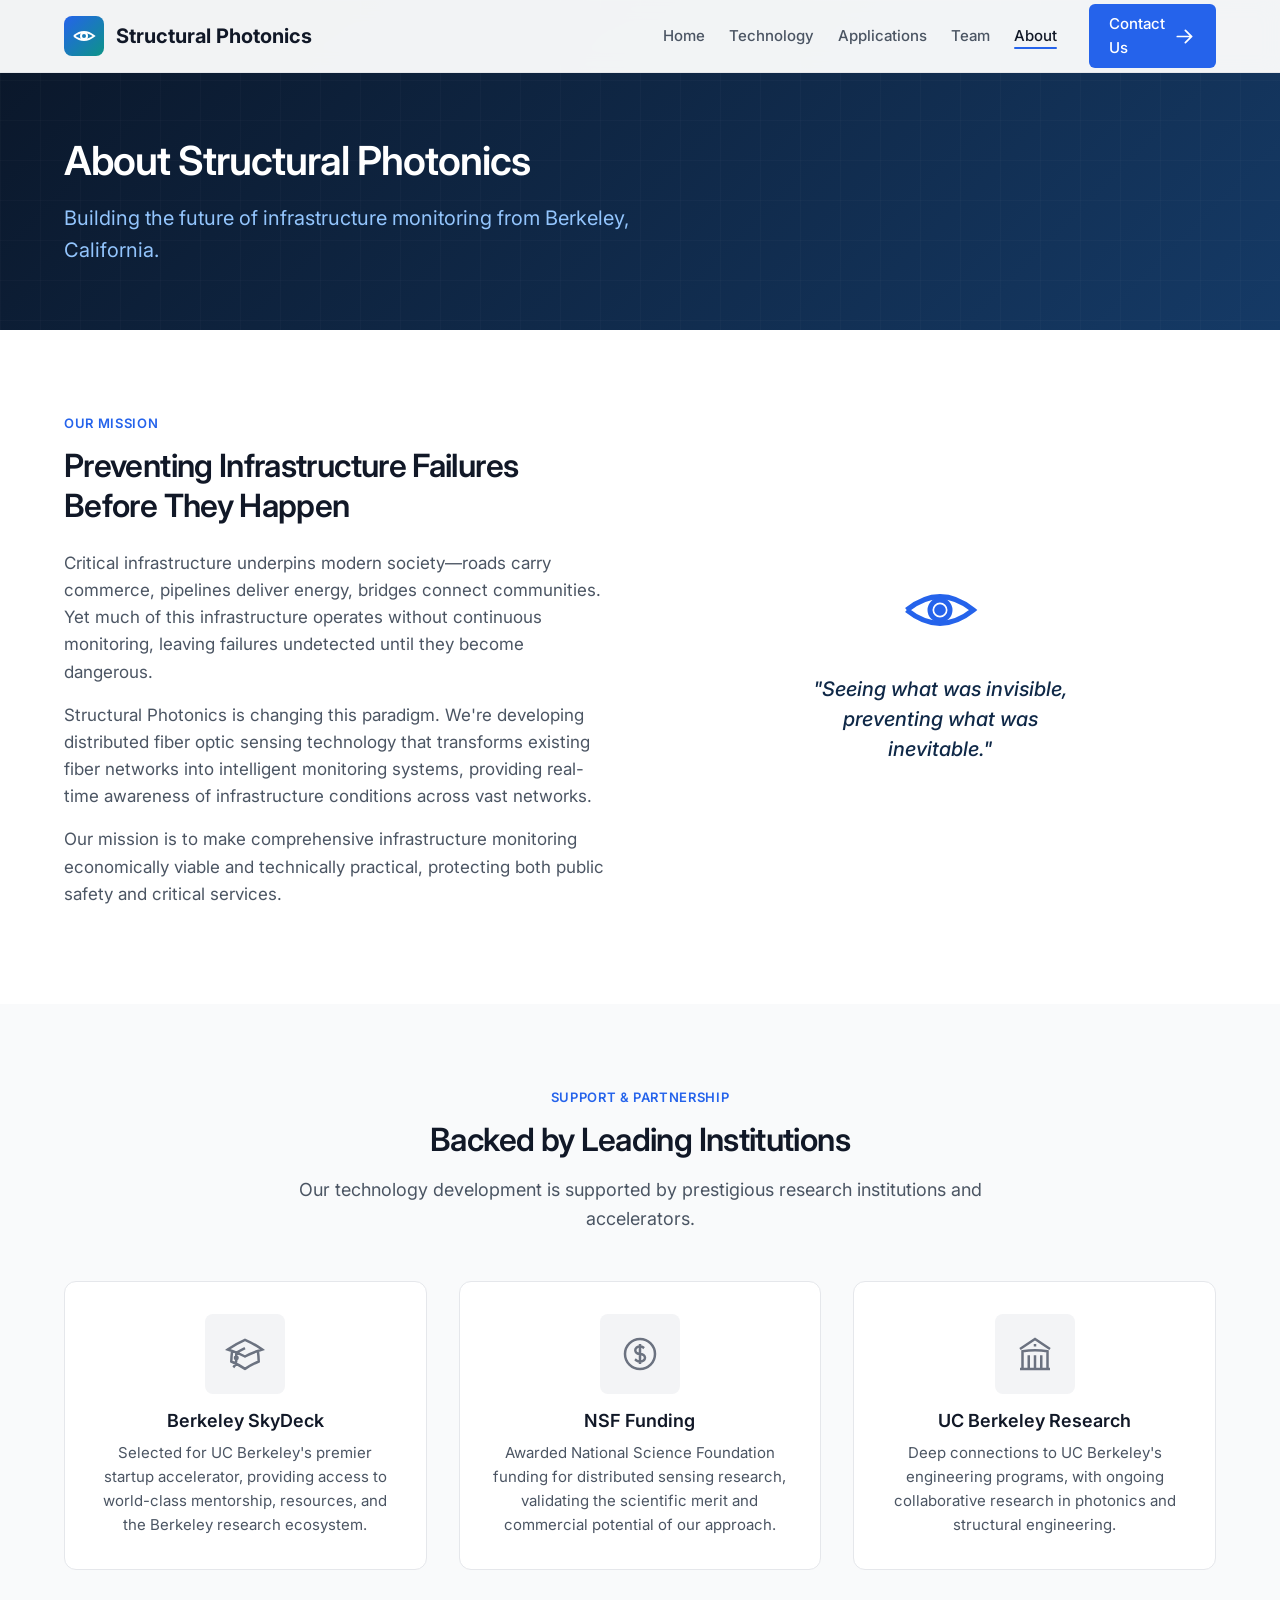
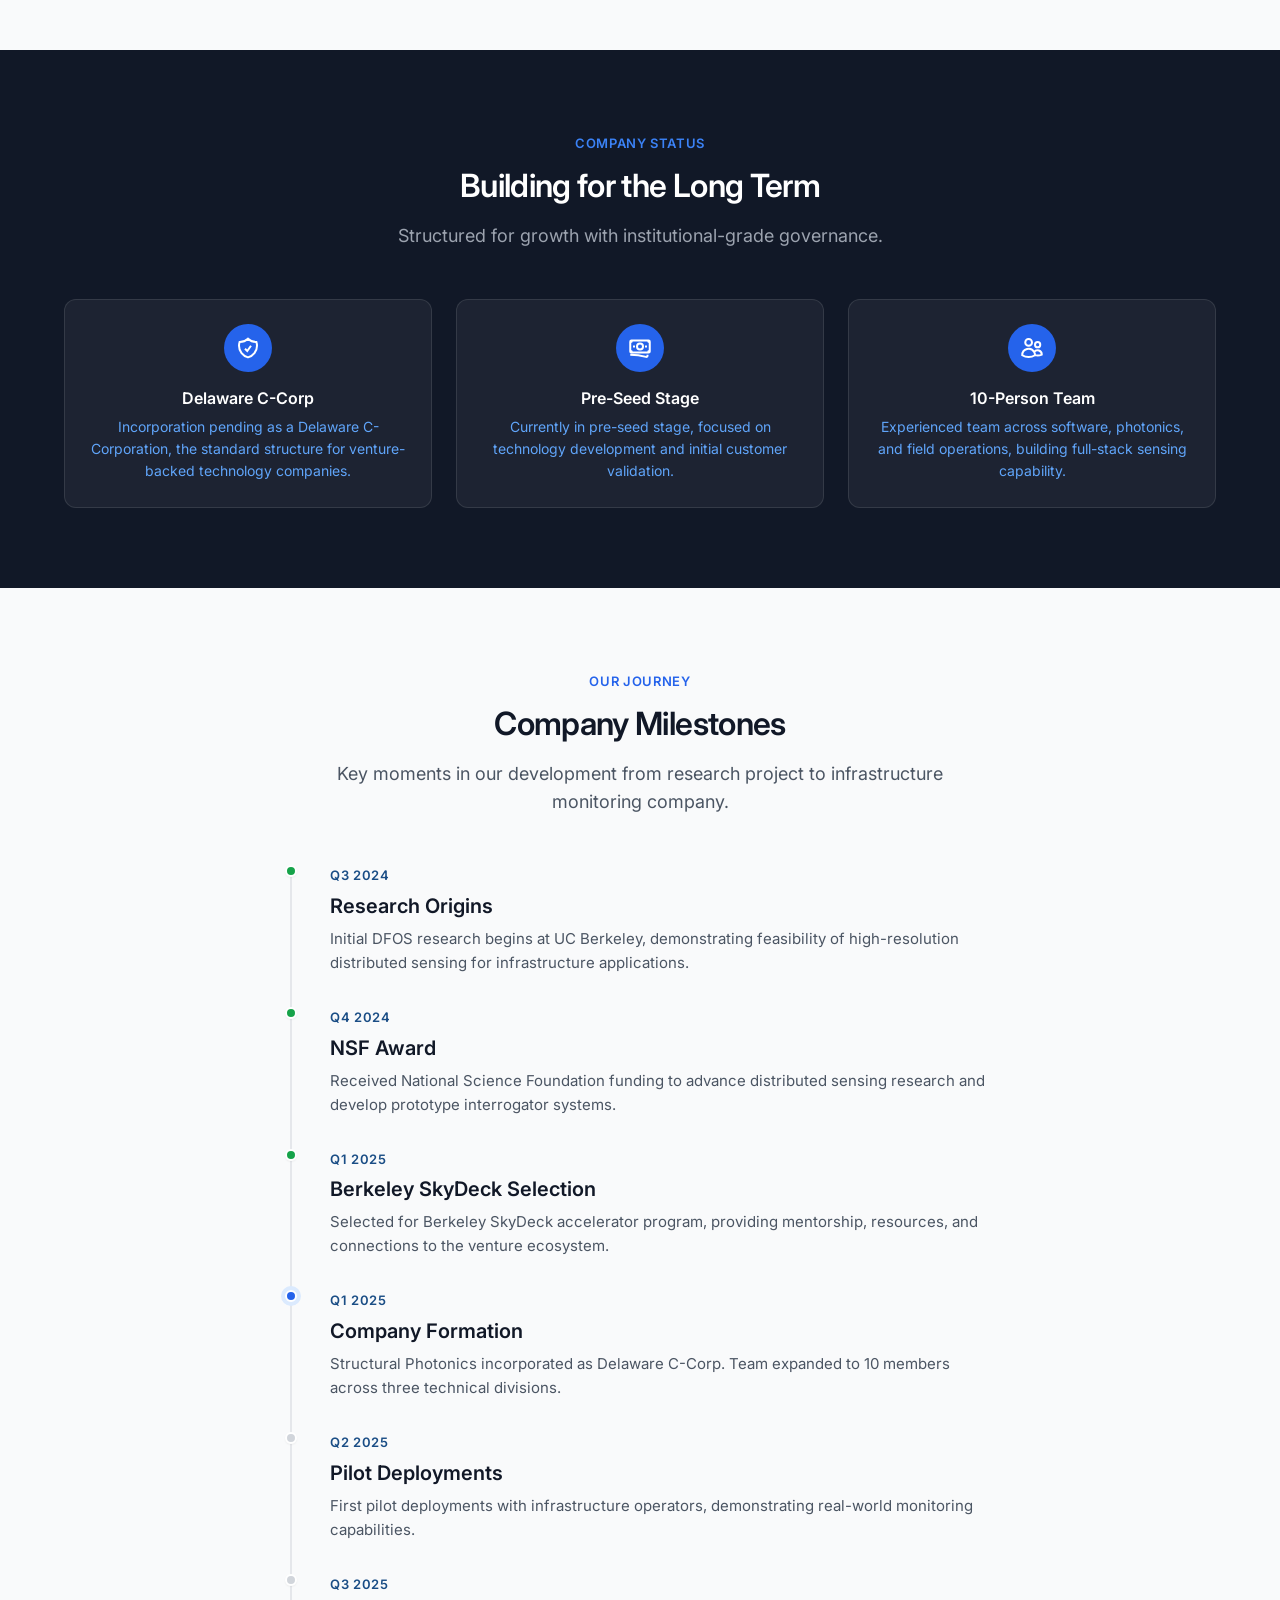
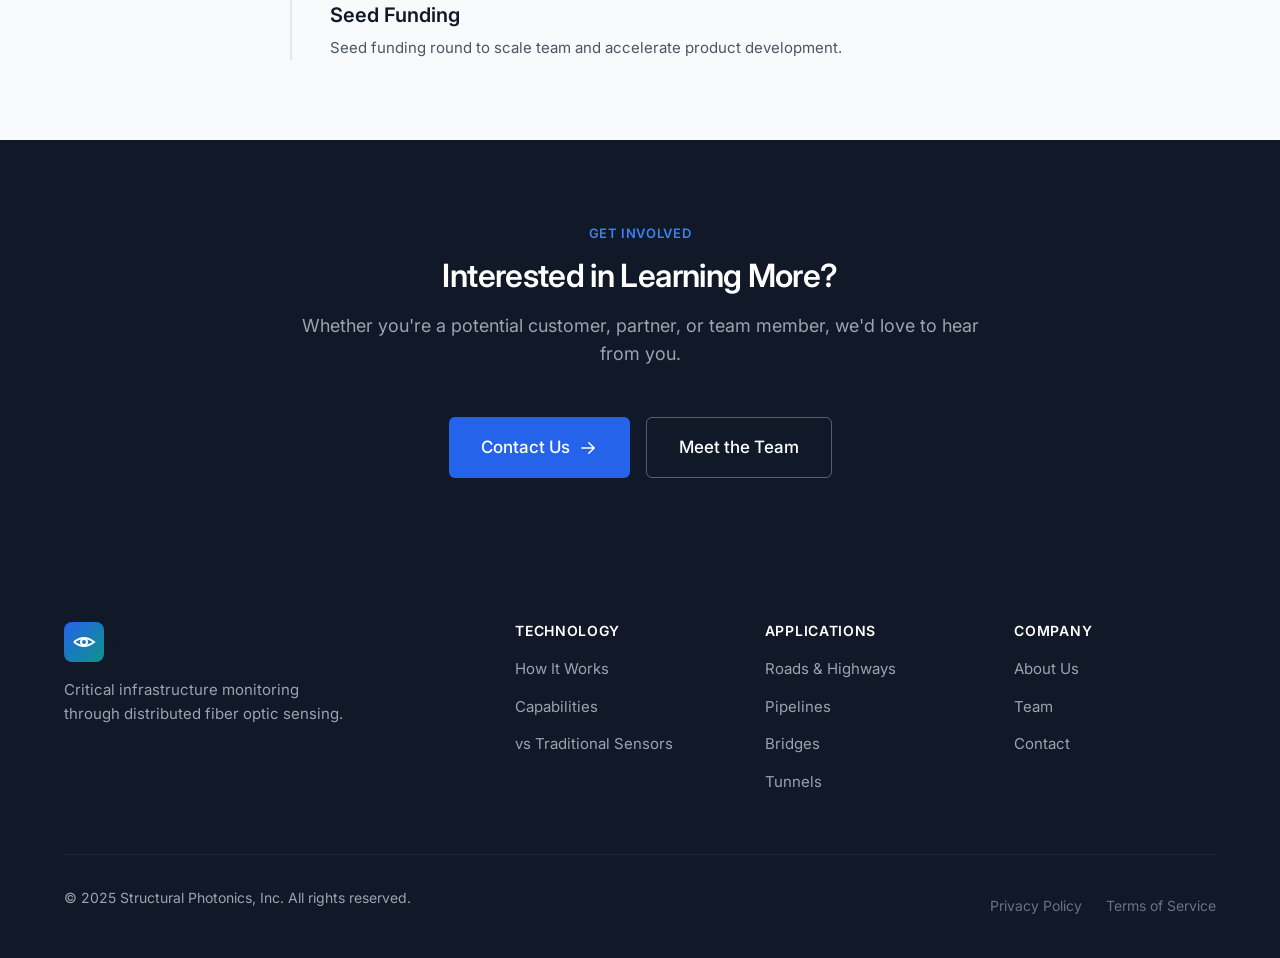
==== pages/about.html @ 063733dc "Initial JG Commit: Structural Photonics website" ====
<!DOCTYPE html>
<html lang="en">
<head>
  <meta charset="UTF-8">
  <meta name="viewport" content="width=device-width, initial-scale=1.0">
  <meta name="description" content="About Structural Photonics - our mission, Berkeley SkyDeck incubation, NSF funding, and company milestones in infrastructure monitoring innovation.">
  <title>About | Structural Photonics</title>

  <link rel="preconnect" href="https://fonts.googleapis.com">
  <link rel="preconnect" href="https://fonts.gstatic.com" crossorigin>
  <link href="https://fonts.googleapis.com/css2?family=Inter:wght@400;500;600;700&family=JetBrains+Mono:wght@400;500&display=swap" rel="stylesheet">
  <link rel="stylesheet" href="../css/styles.css">
  <link rel="icon" type="image/svg+xml" href="data:image/svg+xml,<svg xmlns='http://www.w3.org/2000/svg' viewBox='0 0 100 100'><rect fill='%232563eb' rx='15' width='100' height='100'/><path d='M25 50 Q50 20 75 50 Q50 80 25 50' stroke='white' stroke-width='6' fill='none'/><circle cx='50' cy='50' r='8' fill='white'/></svg>">

  <style>
    .mission-section {
      display: grid;
      grid-template-columns: 1fr 1fr;
      gap: var(--space-12);
      align-items: center;
    }
    .mission-content h2 {
      margin-bottom: var(--space-6);
    }
    .mission-content p {
      color: var(--gray-600);
      font-size: 1.0625rem;
      margin-bottom: var(--space-4);
    }
    .mission-visual {
      background: linear-gradient(135deg, var(--primary-100), var(--primary-50));
      border-radius: var(--radius-xl);
      padding: var(--space-12);
      display: flex;
      flex-direction: column;
      align-items: center;
      justify-content: center;
      text-align: center;
      min-height: 350px;
    }
    .mission-visual svg {
      width: 80px;
      height: 80px;
      color: var(--primary-500);
      margin-bottom: var(--space-6);
    }
    .mission-visual blockquote {
      font-size: 1.25rem;
      font-weight: 500;
      color: var(--primary-800);
      font-style: italic;
      line-height: 1.5;
      max-width: 300px;
    }
    .partners-grid {
      display: grid;
      grid-template-columns: repeat(3, 1fr);
      gap: var(--space-8);
    }
    .partner-card {
      background: white;
      border: 1px solid var(--gray-200);
      border-radius: var(--radius-lg);
      padding: var(--space-8);
      text-align: center;
    }
    .partner-card h3 {
      font-size: 1.125rem;
      margin-bottom: var(--space-2);
    }
    .partner-card p {
      color: var(--gray-600);
      font-size: 0.9375rem;
      margin-bottom: 0;
    }
    .partner-logo {
      width: 80px;
      height: 80px;
      background: var(--gray-100);
      border-radius: var(--radius-md);
      display: flex;
      align-items: center;
      justify-content: center;
      margin: 0 auto var(--space-4);
    }
    .partner-logo svg {
      width: 40px;
      height: 40px;
      color: var(--gray-500);
    }
    .status-grid {
      display: grid;
      grid-template-columns: repeat(3, 1fr);
      gap: var(--space-6);
      margin-top: var(--space-12);
    }
    .status-card {
      background: rgba(255, 255, 255, 0.05);
      border: 1px solid rgba(255, 255, 255, 0.1);
      border-radius: var(--radius-lg);
      padding: var(--space-6);
      text-align: center;
    }
    .status-card h4 {
      color: white;
      font-size: 1rem;
      margin-bottom: var(--space-2);
    }
    .status-card p {
      color: var(--primary-300);
      font-size: 0.875rem;
      margin-bottom: 0;
    }
    .status-icon {
      width: 48px;
      height: 48px;
      background: var(--primary-500);
      border-radius: 50%;
      display: flex;
      align-items: center;
      justify-content: center;
      margin: 0 auto var(--space-4);
    }
    .status-icon svg {
      width: 24px;
      height: 24px;
      color: white;
    }
    @media (max-width: 768px) {
      .mission-section {
        grid-template-columns: 1fr;
      }
      .partners-grid,
      .status-grid {
        grid-template-columns: 1fr;
      }
    }
  </style>
</head>
<body>
  <!-- Header -->
  <header class="header" id="header">
    <div class="container">
      <div class="header-inner">
        <a href="../index.html" class="logo">
          <div class="logo-icon">
            <svg viewBox="0 0 24 24" fill="none" stroke="currentColor" stroke-width="2">
              <path d="M2 12 Q12 4 22 12 Q12 20 2 12" />
              <circle cx="12" cy="12" r="3" />
            </svg>
          </div>
          <span>Structural Photonics</span>
        </a>

        <button class="nav-toggle" id="navToggle" aria-label="Toggle navigation">
          <span></span>
          <span></span>
          <span></span>
        </button>

        <nav class="nav" id="nav">
          <ul class="nav-links">
            <li><a href="../index.html" class="nav-link">Home</a></li>
            <li><a href="technology.html" class="nav-link">Technology</a></li>
            <li><a href="applications.html" class="nav-link">Applications</a></li>
            <li><a href="team.html" class="nav-link">Team</a></li>
            <li><a href="about.html" class="nav-link active">About</a></li>
          </ul>
          <a href="contact.html" class="nav-cta">
            Contact Us
            <svg viewBox="0 0 20 20" fill="currentColor">
              <path fill-rule="evenodd" d="M3 10a.75.75 0 01.75-.75h10.638L10.23 5.29a.75.75 0 111.04-1.08l5.5 5.25a.75.75 0 010 1.08l-5.5 5.25a.75.75 0 11-1.04-1.08l4.158-3.96H3.75A.75.75 0 013 10z" clip-rule="evenodd" />
            </svg>
          </a>
        </nav>
      </div>
    </div>
  </header>

  <!-- Page Header -->
  <section class="page-header">
    <div class="container">
      <h1>About Structural Photonics</h1>
      <p>Building the future of infrastructure monitoring from Berkeley, California.</p>
    </div>
  </section>

  <!-- Mission Section -->
  <section class="section section-light">
    <div class="container">
      <div class="mission-section">
        <div class="mission-content">
          <span class="section-label">Our Mission</span>
          <h2>Preventing Infrastructure Failures Before They Happen</h2>
          <p>
            Critical infrastructure underpins modern society—roads carry commerce, pipelines deliver energy, bridges connect communities. Yet much of this infrastructure operates without continuous monitoring, leaving failures undetected until they become dangerous.
          </p>
          <p>
            Structural Photonics is changing this paradigm. We're developing distributed fiber optic sensing technology that transforms existing fiber networks into intelligent monitoring systems, providing real-time awareness of infrastructure conditions across vast networks.
          </p>
          <p>
            Our mission is to make comprehensive infrastructure monitoring economically viable and technically practical, protecting both public safety and critical services.
          </p>
        </div>
        <div class="mission-visual">
          <svg viewBox="0 0 24 24" fill="none" stroke="currentColor" stroke-width="1.5">
            <path d="M2 12 Q12 4 22 12 Q12 20 2 12" />
            <circle cx="12" cy="12" r="3" />
            <circle cx="12" cy="12" r="1" fill="currentColor"/>
          </svg>
          <blockquote>
            "Seeing what was invisible, preventing what was inevitable."
          </blockquote>
        </div>
      </div>
    </div>
  </section>

  <!-- Partners & Support -->
  <section class="section">
    <div class="container">
      <div class="section-header">
        <span class="section-label">Support & Partnership</span>
        <h2>Backed by Leading Institutions</h2>
        <p>Our technology development is supported by prestigious research institutions and accelerators.</p>
      </div>

      <div class="partners-grid">
        <div class="partner-card fade-in">
          <div class="partner-logo">
            <svg viewBox="0 0 24 24" fill="none" stroke="currentColor" stroke-width="1.5">
              <path d="M4.26 10.147a60.436 60.436 0 00-.491 6.347A48.627 48.627 0 0112 20.904a48.627 48.627 0 018.232-4.41 60.46 60.46 0 00-.491-6.347m-15.482 0a50.57 50.57 0 00-2.658-.813A59.905 59.905 0 0112 3.493a59.902 59.902 0 0110.399 5.84c-.896.248-1.783.52-2.658.814m-15.482 0A50.697 50.697 0 0112 13.489a50.702 50.702 0 017.74-3.342M6.75 15a.75.75 0 100-1.5.75.75 0 000 1.5zm0 0v-3.675A55.378 55.378 0 0112 8.443m-7.007 11.55A5.981 5.981 0 006.75 15.75v-1.5"/>
            </svg>
          </div>
          <h3>Berkeley SkyDeck</h3>
          <p>Selected for UC Berkeley's premier startup accelerator, providing access to world-class mentorship, resources, and the Berkeley research ecosystem.</p>
        </div>

        <div class="partner-card fade-in">
          <div class="partner-logo">
            <svg viewBox="0 0 24 24" fill="none" stroke="currentColor" stroke-width="1.5">
              <path d="M12 6v12m-3-2.818l.879.659c1.171.879 3.07.879 4.242 0 1.172-.879 1.172-2.303 0-3.182C13.536 12.219 12.768 12 12 12c-.725 0-1.45-.22-2.003-.659-1.106-.879-1.106-2.303 0-3.182s2.9-.879 4.006 0l.415.33M21 12a9 9 0 11-18 0 9 9 0 0118 0z"/>
            </svg>
          </div>
          <h3>NSF Funding</h3>
          <p>Awarded National Science Foundation funding for distributed sensing research, validating the scientific merit and commercial potential of our approach.</p>
        </div>

        <div class="partner-card fade-in">
          <div class="partner-logo">
            <svg viewBox="0 0 24 24" fill="none" stroke="currentColor" stroke-width="1.5">
              <path d="M12 21v-8.25M15.75 21v-8.25M8.25 21v-8.25M3 9l9-6 9 6m-1.5 12V10.332A48.36 48.36 0 0012 9.75c-2.551 0-5.056.2-7.5.582V21M3 21h18M12 6.75h.008v.008H12V6.75z"/>
            </svg>
          </div>
          <h3>UC Berkeley Research</h3>
          <p>Deep connections to UC Berkeley's engineering programs, with ongoing collaborative research in photonics and structural engineering.</p>
        </div>
      </div>
    </div>
  </section>

  <!-- Company Status -->
  <section class="section section-dark">
    <div class="container">
      <div class="section-header">
        <span class="section-label">Company Status</span>
        <h2>Building for the Long Term</h2>
        <p>Structured for growth with institutional-grade governance.</p>
      </div>

      <div class="status-grid">
        <div class="status-card">
          <div class="status-icon">
            <svg viewBox="0 0 24 24" fill="none" stroke="currentColor" stroke-width="2">
              <path d="M9 12.75L11.25 15 15 9.75m-3-7.036A11.959 11.959 0 013.598 6 11.99 11.99 0 003 9.749c0 5.592 3.824 10.29 9 11.623 5.176-1.332 9-6.03 9-11.622 0-1.31-.21-2.571-.598-3.751h-.152c-3.196 0-6.1-1.248-8.25-3.285z"/>
            </svg>
          </div>
          <h4>Delaware C-Corp</h4>
          <p>Incorporation pending as a Delaware C-Corporation, the standard structure for venture-backed technology companies.</p>
        </div>

        <div class="status-card">
          <div class="status-icon">
            <svg viewBox="0 0 24 24" fill="none" stroke="currentColor" stroke-width="2">
              <path d="M2.25 18.75a60.07 60.07 0 0115.797 2.101c.727.198 1.453-.342 1.453-1.096V18.75M3.75 4.5v.75A.75.75 0 013 6h-.75m0 0v-.375c0-.621.504-1.125 1.125-1.125H20.25M2.25 6v9m18-10.5v.75c0 .414.336.75.75.75h.75m-1.5-1.5h.375c.621 0 1.125.504 1.125 1.125v9.75c0 .621-.504 1.125-1.125 1.125h-.375m1.5-1.5H21a.75.75 0 00-.75.75v.75m0 0H3.75m0 0h-.375a1.125 1.125 0 01-1.125-1.125V15m1.5 1.5v-.75A.75.75 0 003 15h-.75M15 10.5a3 3 0 11-6 0 3 3 0 016 0zm3 0h.008v.008H18V10.5zm-12 0h.008v.008H6V10.5z"/>
            </svg>
          </div>
          <h4>Pre-Seed Stage</h4>
          <p>Currently in pre-seed stage, focused on technology development and initial customer validation.</p>
        </div>

        <div class="status-card">
          <div class="status-icon">
            <svg viewBox="0 0 24 24" fill="none" stroke="currentColor" stroke-width="2">
              <path d="M15 19.128a9.38 9.38 0 002.625.372 9.337 9.337 0 004.121-.952 4.125 4.125 0 00-7.533-2.493M15 19.128v-.003c0-1.113-.285-2.16-.786-3.07M15 19.128v.106A12.318 12.318 0 018.624 21c-2.331 0-4.512-.645-6.374-1.766l-.001-.109a6.375 6.375 0 0111.964-3.07M12 6.375a3.375 3.375 0 11-6.75 0 3.375 3.375 0 016.75 0zm8.25 2.25a2.625 2.625 0 11-5.25 0 2.625 2.625 0 015.25 0z"/>
            </svg>
          </div>
          <h4>10-Person Team</h4>
          <p>Experienced team across software, photonics, and field operations, building full-stack sensing capability.</p>
        </div>
      </div>
    </div>
  </section>

  <!-- Timeline -->
  <section class="section">
    <div class="container">
      <div class="section-header">
        <span class="section-label">Our Journey</span>
        <h2>Company Milestones</h2>
        <p>Key moments in our development from research project to infrastructure monitoring company.</p>
      </div>

      <div class="timeline">
        <div class="timeline-item completed fade-in">
          <div class="timeline-marker"></div>
          <div class="timeline-content">
            <div class="timeline-date">Q3 2024</div>
            <h4>Research Origins</h4>
            <p>Initial DFOS research begins at UC Berkeley, demonstrating feasibility of high-resolution distributed sensing for infrastructure applications.</p>
          </div>
        </div>

        <div class="timeline-item completed fade-in">
          <div class="timeline-marker"></div>
          <div class="timeline-content">
            <div class="timeline-date">Q4 2024</div>
            <h4>NSF Award</h4>
            <p>Received National Science Foundation funding to advance distributed sensing research and develop prototype interrogator systems.</p>
          </div>
        </div>

        <div class="timeline-item completed fade-in">
          <div class="timeline-marker"></div>
          <div class="timeline-content">
            <div class="timeline-date">Q1 2025</div>
            <h4>Berkeley SkyDeck Selection</h4>
            <p>Selected for Berkeley SkyDeck accelerator program, providing mentorship, resources, and connections to the venture ecosystem.</p>
          </div>
        </div>

        <div class="timeline-item current fade-in">
          <div class="timeline-marker"></div>
          <div class="timeline-content">
            <div class="timeline-date">Q1 2025</div>
            <h4>Company Formation</h4>
            <p>Structural Photonics incorporated as Delaware C-Corp. Team expanded to 10 members across three technical divisions.</p>
          </div>
        </div>

        <div class="timeline-item upcoming fade-in">
          <div class="timeline-marker"></div>
          <div class="timeline-content">
            <div class="timeline-date">Q2 2025</div>
            <h4>Pilot Deployments</h4>
            <p>First pilot deployments with infrastructure operators, demonstrating real-world monitoring capabilities.</p>
          </div>
        </div>

        <div class="timeline-item upcoming fade-in">
          <div class="timeline-marker"></div>
          <div class="timeline-content">
            <div class="timeline-date">Q3 2025</div>
            <h4>Seed Funding</h4>
            <p>Seed funding round to scale team and accelerate product development.</p>
          </div>
        </div>
      </div>
    </div>
  </section>

  <!-- CTA -->
  <section class="section section-dark">
    <div class="container">
      <div class="section-header">
        <span class="section-label">Get Involved</span>
        <h2>Interested in Learning More?</h2>
        <p>Whether you're a potential customer, partner, or team member, we'd love to hear from you.</p>
      </div>

      <div class="text-center flex gap-4" style="justify-content: center;">
        <a href="contact.html" class="btn btn-primary btn-lg">
          Contact Us
          <svg viewBox="0 0 20 20" fill="currentColor">
            <path fill-rule="evenodd" d="M3 10a.75.75 0 01.75-.75h10.638L10.23 5.29a.75.75 0 111.04-1.08l5.5 5.25a.75.75 0 010 1.08l-5.5 5.25a.75.75 0 11-1.04-1.08l4.158-3.96H3.75A.75.75 0 013 10z" clip-rule="evenodd" />
          </svg>
        </a>
        <a href="team.html" class="btn btn-outline btn-lg">
          Meet the Team
        </a>
      </div>
    </div>
  </section>

  <!-- Footer -->
  <footer class="footer">
    <div class="container">
      <div class="footer-grid">
        <div class="footer-brand">
          <a href="../index.html" class="logo">
            <div class="logo-icon">
              <svg viewBox="0 0 24 24" fill="none" stroke="currentColor" stroke-width="2">
                <path d="M2 12 Q12 4 22 12 Q12 20 2 12" />
                <circle cx="12" cy="12" r="3" />
              </svg>
            </div>
            <span>Structural Photonics</span>
          </a>
          <p>Critical infrastructure monitoring through distributed fiber optic sensing.</p>
        </div>

        <div>
          <h4>Technology</h4>
          <ul class="footer-links">
            <li><a href="technology.html">How It Works</a></li>
            <li><a href="technology.html#capabilities">Capabilities</a></li>
            <li><a href="technology.html#comparison">vs Traditional Sensors</a></li>
          </ul>
        </div>

        <div>
          <h4>Applications</h4>
          <ul class="footer-links">
            <li><a href="applications.html#roads">Roads & Highways</a></li>
            <li><a href="applications.html#pipelines">Pipelines</a></li>
            <li><a href="applications.html#bridges">Bridges</a></li>
            <li><a href="applications.html#tunnels">Tunnels</a></li>
          </ul>
        </div>

        <div>
          <h4>Company</h4>
          <ul class="footer-links">
            <li><a href="about.html">About Us</a></li>
            <li><a href="team.html">Team</a></li>
            <li><a href="contact.html">Contact</a></li>
          </ul>
        </div>
      </div>

      <div class="footer-bottom">
        <p>&copy; 2025 Structural Photonics, Inc. All rights reserved.</p>
        <div class="footer-legal">
          <a href="#">Privacy Policy</a>
          <a href="#">Terms of Service</a>
        </div>
      </div>
    </div>
  </footer>

  <script src="../js/main.js"></script>
</body>
</html>
---- css/styles.css ----
/* ============================================
   Structural Photonics - Design System
   Professional, Technical, Reliable
   ============================================ */

/* CSS Variables */
:root {
  /* Primary Colors - Technical Blues */
  --primary-900: #0a1628;
  --primary-800: #0f2847;
  --primary-700: #153a66;
  --primary-600: #1a4d85;
  --primary-500: #2563eb;
  --primary-400: #3b82f6;
  --primary-300: #60a5fa;
  --primary-200: #93c5fd;
  --primary-100: #dbeafe;

  /* Neutral Grays */
  --gray-900: #111827;
  --gray-800: #1f2937;
  --gray-700: #374151;
  --gray-600: #4b5563;
  --gray-500: #6b7280;
  --gray-400: #9ca3af;
  --gray-300: #d1d5db;
  --gray-200: #e5e7eb;
  --gray-100: #f3f4f6;
  --gray-50: #f9fafb;

  /* Accent Colors */
  --accent-teal: #0d9488;
  --accent-teal-light: #14b8a6;
  --accent-orange: #ea580c;
  --accent-green: #16a34a;
  --accent-red: #dc2626;

  /* Typography */
  --font-sans: 'Inter', -apple-system, BlinkMacSystemFont, 'Segoe UI', Roboto, sans-serif;
  --font-mono: 'JetBrains Mono', 'Fira Code', 'Consolas', monospace;

  /* Spacing */
  --space-1: 0.25rem;
  --space-2: 0.5rem;
  --space-3: 0.75rem;
  --space-4: 1rem;
  --space-5: 1.25rem;
  --space-6: 1.5rem;
  --space-8: 2rem;
  --space-10: 2.5rem;
  --space-12: 3rem;
  --space-16: 4rem;
  --space-20: 5rem;
  --space-24: 6rem;

  /* Container */
  --container-max: 1200px;
  --container-narrow: 800px;

  /* Transitions */
  --transition-fast: 150ms ease;
  --transition-base: 250ms ease;
  --transition-slow: 400ms ease;

  /* Shadows */
  --shadow-sm: 0 1px 2px 0 rgb(0 0 0 / 0.05);
  --shadow-base: 0 1px 3px 0 rgb(0 0 0 / 0.1), 0 1px 2px -1px rgb(0 0 0 / 0.1);
  --shadow-md: 0 4px 6px -1px rgb(0 0 0 / 0.1), 0 2px 4px -2px rgb(0 0 0 / 0.1);
  --shadow-lg: 0 10px 15px -3px rgb(0 0 0 / 0.1), 0 4px 6px -4px rgb(0 0 0 / 0.1);
  --shadow-xl: 0 20px 25px -5px rgb(0 0 0 / 0.1), 0 8px 10px -6px rgb(0 0 0 / 0.1);

  /* Border Radius */
  --radius-sm: 0.25rem;
  --radius-base: 0.375rem;
  --radius-md: 0.5rem;
  --radius-lg: 0.75rem;
  --radius-xl: 1rem;
}

/* Reset & Base */
*, *::before, *::after {
  box-sizing: border-box;
  margin: 0;
  padding: 0;
}

html {
  font-size: 16px;
  scroll-behavior: smooth;
  -webkit-font-smoothing: antialiased;
  -moz-osx-font-smoothing: grayscale;
}

body {
  font-family: var(--font-sans);
  font-size: 1rem;
  line-height: 1.6;
  color: var(--gray-800);
  background-color: var(--gray-50);
}

img {
  max-width: 100%;
  height: auto;
  display: block;
}

a {
  color: var(--primary-500);
  text-decoration: none;
  transition: color var(--transition-fast);
}

a:hover {
  color: var(--primary-600);
}

/* Typography */
h1, h2, h3, h4, h5, h6 {
  font-weight: 600;
  line-height: 1.25;
  color: var(--gray-900);
}

h1 {
  font-size: 2.5rem;
  letter-spacing: -0.025em;
}

h2 {
  font-size: 2rem;
  letter-spacing: -0.02em;
}

h3 {
  font-size: 1.5rem;
}

h4 {
  font-size: 1.25rem;
}

p {
  margin-bottom: var(--space-4);
}

.text-mono {
  font-family: var(--font-mono);
}

.text-sm {
  font-size: 0.875rem;
}

.text-lg {
  font-size: 1.125rem;
}

.text-xl {
  font-size: 1.25rem;
}

.text-muted {
  color: var(--gray-600);
}

/* Container */
.container {
  width: 100%;
  max-width: var(--container-max);
  margin: 0 auto;
  padding: 0 var(--space-6);
}

.container-narrow {
  max-width: var(--container-narrow);
}

/* ============================================
   Header & Navigation
   ============================================ */
.header {
  position: fixed;
  top: 0;
  left: 0;
  right: 0;
  z-index: 1000;
  background: rgba(255, 255, 255, 0.95);
  backdrop-filter: blur(10px);
  border-bottom: 1px solid var(--gray-200);
  transition: box-shadow var(--transition-base);
}

.header.scrolled {
  box-shadow: var(--shadow-md);
}

.header-inner {
  display: flex;
  align-items: center;
  justify-content: space-between;
  height: 72px;
}

.logo {
  display: flex;
  align-items: center;
  gap: var(--space-3);
  font-weight: 700;
  font-size: 1.25rem;
  color: var(--gray-900);
  text-decoration: none;
}

.logo-icon {
  width: 40px;
  height: 40px;
  background: linear-gradient(135deg, var(--primary-500), var(--accent-teal));
  border-radius: var(--radius-md);
  display: flex;
  align-items: center;
  justify-content: center;
}

.logo-icon svg {
  width: 24px;
  height: 24px;
  color: white;
}

.nav {
  display: flex;
  align-items: center;
  gap: var(--space-8);
}

.nav-links {
  display: flex;
  align-items: center;
  gap: var(--space-6);
  list-style: none;
}

.nav-link {
  color: var(--gray-600);
  font-size: 0.9375rem;
  font-weight: 500;
  transition: color var(--transition-fast);
  position: relative;
}

.nav-link:hover,
.nav-link.active {
  color: var(--gray-900);
}

.nav-link.active::after {
  content: '';
  position: absolute;
  bottom: -4px;
  left: 0;
  right: 0;
  height: 2px;
  background: var(--primary-500);
  border-radius: 1px;
}

.nav-cta {
  display: inline-flex;
  align-items: center;
  gap: var(--space-2);
  padding: var(--space-2) var(--space-5);
  background: var(--primary-500);
  color: white;
  font-weight: 500;
  font-size: 0.9375rem;
  border-radius: var(--radius-base);
  transition: background var(--transition-fast);
}

.nav-cta:hover {
  background: var(--primary-600);
  color: white;
}

/* Mobile Navigation */
.nav-toggle {
  display: none;
  flex-direction: column;
  gap: 5px;
  background: none;
  border: none;
  cursor: pointer;
  padding: var(--space-2);
}

.nav-toggle span {
  width: 24px;
  height: 2px;
  background: var(--gray-700);
  border-radius: 1px;
  transition: var(--transition-fast);
}

@media (max-width: 768px) {
  .nav-toggle {
    display: flex;
  }

  .nav {
    position: fixed;
    top: 72px;
    left: 0;
    right: 0;
    bottom: 0;
    background: white;
    flex-direction: column;
    padding: var(--space-8);
    gap: var(--space-6);
    transform: translateX(100%);
    transition: transform var(--transition-base);
  }

  .nav.open {
    transform: translateX(0);
  }

  .nav-links {
    flex-direction: column;
    align-items: flex-start;
    gap: var(--space-4);
  }

  .nav-link {
    font-size: 1.125rem;
  }
}

/* ============================================
   Hero Section
   ============================================ */
.hero {
  position: relative;
  padding: calc(72px + var(--space-20)) 0 var(--space-20);
  background: linear-gradient(135deg, var(--primary-900) 0%, var(--primary-700) 100%);
  overflow: hidden;
}

.hero::before {
  content: '';
  position: absolute;
  top: 0;
  left: 0;
  right: 0;
  bottom: 0;
  background-image:
    radial-gradient(circle at 20% 50%, rgba(37, 99, 235, 0.15) 0%, transparent 50%),
    radial-gradient(circle at 80% 80%, rgba(13, 148, 136, 0.1) 0%, transparent 40%);
  pointer-events: none;
}

/* Grid pattern overlay */
.hero::after {
  content: '';
  position: absolute;
  top: 0;
  left: 0;
  right: 0;
  bottom: 0;
  background-image:
    linear-gradient(rgba(255,255,255,0.03) 1px, transparent 1px),
    linear-gradient(90deg, rgba(255,255,255,0.03) 1px, transparent 1px);
  background-size: 50px 50px;
  pointer-events: none;
}

.hero-content {
  position: relative;
  z-index: 1;
  max-width: 800px;
}

.hero-badge {
  display: inline-flex;
  align-items: center;
  gap: var(--space-2);
  padding: var(--space-2) var(--space-4);
  background: rgba(255, 255, 255, 0.1);
  border: 1px solid rgba(255, 255, 255, 0.2);
  border-radius: 100px;
  color: var(--primary-200);
  font-size: 0.875rem;
  font-weight: 500;
  margin-bottom: var(--space-6);
}

.hero-badge svg {
  width: 16px;
  height: 16px;
}

.hero h1 {
  color: white;
  font-size: 3.5rem;
  font-weight: 700;
  line-height: 1.1;
  margin-bottom: var(--space-6);
}

.hero-tagline {
  color: var(--primary-200);
  font-size: 1.375rem;
  line-height: 1.5;
  margin-bottom: var(--space-8);
  max-width: 600px;
}

.hero-actions {
  display: flex;
  flex-wrap: wrap;
  gap: var(--space-4);
}

/* Stats bar */
.hero-stats {
  display: flex;
  gap: var(--space-12);
  margin-top: var(--space-16);
  padding-top: var(--space-8);
  border-top: 1px solid rgba(255, 255, 255, 0.1);
}

.hero-stat {
  text-align: left;
}

.hero-stat-value {
  font-size: 2rem;
  font-weight: 700;
  color: white;
  font-family: var(--font-mono);
}

.hero-stat-label {
  font-size: 0.875rem;
  color: var(--primary-300);
  margin-top: var(--space-1);
}

@media (max-width: 768px) {
  .hero {
    padding: calc(72px + var(--space-12)) 0 var(--space-12);
  }

  .hero h1 {
    font-size: 2.25rem;
  }

  .hero-tagline {
    font-size: 1.125rem;
  }

  .hero-stats {
    flex-direction: column;
    gap: var(--space-6);
  }
}

/* ============================================
   Buttons
   ============================================ */
.btn {
  display: inline-flex;
  align-items: center;
  justify-content: center;
  gap: var(--space-2);
  padding: var(--space-3) var(--space-6);
  font-family: var(--font-sans);
  font-size: 1rem;
  font-weight: 500;
  border-radius: var(--radius-base);
  border: none;
  cursor: pointer;
  transition: all var(--transition-fast);
  text-decoration: none;
}

.btn-primary {
  background: var(--primary-500);
  color: white;
}

.btn-primary:hover {
  background: var(--primary-600);
  color: white;
}

.btn-secondary {
  background: white;
  color: var(--gray-900);
  box-shadow: var(--shadow-sm);
}

.btn-secondary:hover {
  background: var(--gray-50);
  color: var(--gray-900);
}

.btn-outline {
  background: transparent;
  color: white;
  border: 1px solid rgba(255, 255, 255, 0.3);
}

.btn-outline:hover {
  background: rgba(255, 255, 255, 0.1);
  color: white;
}

.btn-lg {
  padding: var(--space-4) var(--space-8);
  font-size: 1.0625rem;
}

.btn svg {
  width: 20px;
  height: 20px;
}

/* ============================================
   Sections
   ============================================ */
.section {
  padding: var(--space-20) 0;
}

.section-dark {
  background: var(--gray-900);
  color: white;
}

.section-dark h2,
.section-dark h3 {
  color: white;
}

.section-light {
  background: white;
}

.section-header {
  text-align: center;
  max-width: 700px;
  margin: 0 auto var(--space-12);
}

.section-header h2 {
  margin-bottom: var(--space-4);
}

.section-header p {
  color: var(--gray-600);
  font-size: 1.125rem;
}

.section-dark .section-header p {
  color: var(--gray-400);
}

.section-label {
  display: inline-block;
  font-size: 0.8125rem;
  font-weight: 600;
  text-transform: uppercase;
  letter-spacing: 0.05em;
  color: var(--primary-500);
  margin-bottom: var(--space-3);
}

.section-dark .section-label {
  color: var(--primary-400);
}

/* ============================================
   Cards
   ============================================ */
.card {
  background: white;
  border-radius: var(--radius-lg);
  padding: var(--space-8);
  box-shadow: var(--shadow-base);
  border: 1px solid var(--gray-200);
  transition: box-shadow var(--transition-base), transform var(--transition-base);
}

.card:hover {
  box-shadow: var(--shadow-lg);
  transform: translateY(-2px);
}

.card-icon {
  width: 48px;
  height: 48px;
  background: var(--primary-100);
  border-radius: var(--radius-md);
  display: flex;
  align-items: center;
  justify-content: center;
  margin-bottom: var(--space-4);
}

.card-icon svg {
  width: 24px;
  height: 24px;
  color: var(--primary-600);
}

.card h3 {
  margin-bottom: var(--space-3);
}

.card p {
  color: var(--gray-600);
  margin-bottom: 0;
}

/* Feature Cards */
.feature-grid {
  display: grid;
  grid-template-columns: repeat(3, 1fr);
  gap: var(--space-6);
}

@media (max-width: 992px) {
  .feature-grid {
    grid-template-columns: repeat(2, 1fr);
  }
}

@media (max-width: 640px) {
  .feature-grid {
    grid-template-columns: 1fr;
  }
}

/* ============================================
   Problem/Solution Layout
   ============================================ */
.problem-solution {
  display: grid;
  grid-template-columns: 1fr 1fr;
  gap: var(--space-12);
  align-items: start;
}

.problem-box,
.solution-box {
  padding: var(--space-8);
  border-radius: var(--radius-lg);
}

.problem-box {
  background: linear-gradient(135deg, #fef2f2, #fee2e2);
  border: 1px solid #fecaca;
}

.solution-box {
  background: linear-gradient(135deg, #ecfdf5, #d1fae5);
  border: 1px solid #a7f3d0;
}

.problem-box h3 {
  color: var(--accent-red);
  display: flex;
  align-items: center;
  gap: var(--space-2);
  margin-bottom: var(--space-4);
}

.solution-box h3 {
  color: var(--accent-green);
  display: flex;
  align-items: center;
  gap: var(--space-2);
  margin-bottom: var(--space-4);
}

.problem-list,
.solution-list {
  list-style: none;
}

.problem-list li,
.solution-list li {
  padding: var(--space-3) 0;
  padding-left: var(--space-6);
  position: relative;
  color: var(--gray-700);
}

.problem-list li::before {
  content: '×';
  position: absolute;
  left: 0;
  color: var(--accent-red);
  font-weight: 700;
}

.solution-list li::before {
  content: '✓';
  position: absolute;
  left: 0;
  color: var(--accent-green);
  font-weight: 700;
}

@media (max-width: 768px) {
  .problem-solution {
    grid-template-columns: 1fr;
    gap: var(--space-6);
  }
}

/* ============================================
   Credibility Bar
   ============================================ */
.credibility-bar {
  background: white;
  border-top: 1px solid var(--gray-200);
  border-bottom: 1px solid var(--gray-200);
  padding: var(--space-8) 0;
}

.credibility-items {
  display: flex;
  justify-content: center;
  align-items: center;
  gap: var(--space-12);
  flex-wrap: wrap;
}

.credibility-item {
  display: flex;
  align-items: center;
  gap: var(--space-3);
  color: var(--gray-600);
  font-size: 0.9375rem;
}

.credibility-item svg {
  width: 32px;
  height: 32px;
  color: var(--gray-400);
}

.credibility-item strong {
  color: var(--gray-800);
}

/* ============================================
   Tech Specs
   ============================================ */
.specs-grid {
  display: grid;
  grid-template-columns: repeat(4, 1fr);
  gap: var(--space-6);
}

.spec-card {
  text-align: center;
  padding: var(--space-6);
  background: rgba(255, 255, 255, 0.05);
  border: 1px solid rgba(255, 255, 255, 0.1);
  border-radius: var(--radius-lg);
}

.spec-value {
  font-size: 2.5rem;
  font-weight: 700;
  color: var(--primary-400);
  font-family: var(--font-mono);
  line-height: 1;
}

.spec-unit {
  font-size: 1rem;
  color: var(--primary-300);
  margin-left: var(--space-1);
}

.spec-label {
  margin-top: var(--space-2);
  color: var(--gray-400);
  font-size: 0.875rem;
}

@media (max-width: 768px) {
  .specs-grid {
    grid-template-columns: repeat(2, 1fr);
  }
}

/* ============================================
   Applications Grid
   ============================================ */
.applications-grid {
  display: grid;
  grid-template-columns: repeat(3, 1fr);
  gap: var(--space-6);
}

.application-card {
  background: white;
  border-radius: var(--radius-lg);
  overflow: hidden;
  border: 1px solid var(--gray-200);
  transition: all var(--transition-base);
}

.application-card:hover {
  box-shadow: var(--shadow-lg);
  transform: translateY(-4px);
}

.application-image {
  height: 180px;
  background: linear-gradient(135deg, var(--primary-800), var(--primary-600));
  display: flex;
  align-items: center;
  justify-content: center;
  position: relative;
  overflow: hidden;
}

.application-image::before {
  content: '';
  position: absolute;
  top: 0;
  left: 0;
  right: 0;
  bottom: 0;
  background-image:
    linear-gradient(rgba(255,255,255,0.05) 1px, transparent 1px),
    linear-gradient(90deg, rgba(255,255,255,0.05) 1px, transparent 1px);
  background-size: 20px 20px;
}

.application-image svg {
  width: 64px;
  height: 64px;
  color: white;
  opacity: 0.9;
}

.application-content {
  padding: var(--space-6);
}

.application-content h3 {
  margin-bottom: var(--space-3);
}

.application-content p {
  color: var(--gray-600);
  font-size: 0.9375rem;
  margin-bottom: var(--space-4);
}

.application-features {
  list-style: none;
}

.application-features li {
  padding: var(--space-2) 0;
  padding-left: var(--space-5);
  position: relative;
  font-size: 0.875rem;
  color: var(--gray-700);
}

.application-features li::before {
  content: '';
  position: absolute;
  left: 0;
  top: 50%;
  transform: translateY(-50%);
  width: 6px;
  height: 6px;
  background: var(--primary-500);
  border-radius: 50%;
}

@media (max-width: 992px) {
  .applications-grid {
    grid-template-columns: repeat(2, 1fr);
  }
}

@media (max-width: 640px) {
  .applications-grid {
    grid-template-columns: 1fr;
  }
}

/* ============================================
   Team Section
   ============================================ */
.team-division {
  margin-bottom: var(--space-16);
}

.team-division:last-child {
  margin-bottom: 0;
}

.division-header {
  display: flex;
  align-items: center;
  gap: var(--space-4);
  margin-bottom: var(--space-8);
  padding-bottom: var(--space-4);
  border-bottom: 2px solid var(--gray-200);
}

.division-icon {
  width: 48px;
  height: 48px;
  background: var(--primary-500);
  border-radius: var(--radius-md);
  display: flex;
  align-items: center;
  justify-content: center;
}

.division-icon svg {
  width: 24px;
  height: 24px;
  color: white;
}

.division-header h3 {
  margin: 0;
}

.team-grid {
  display: grid;
  grid-template-columns: repeat(4, 1fr);
  gap: var(--space-6);
}

.team-card {
  background: white;
  border-radius: var(--radius-lg);
  overflow: hidden;
  border: 1px solid var(--gray-200);
  text-align: center;
}

.team-photo {
  height: 200px;
  background: linear-gradient(135deg, var(--gray-200), var(--gray-300));
  display: flex;
  align-items: center;
  justify-content: center;
}

.team-photo svg {
  width: 64px;
  height: 64px;
  color: var(--gray-400);
}

.team-info {
  padding: var(--space-5);
}

.team-name {
  font-size: 1.125rem;
  font-weight: 600;
  color: var(--gray-900);
  margin-bottom: var(--space-1);
}

.team-title {
  font-size: 0.875rem;
  color: var(--primary-600);
  font-weight: 500;
  margin-bottom: var(--space-2);
}

.team-bio {
  font-size: 0.8125rem;
  color: var(--gray-600);
  line-height: 1.5;
}

@media (max-width: 992px) {
  .team-grid {
    grid-template-columns: repeat(2, 1fr);
  }
}

@media (max-width: 480px) {
  .team-grid {
    grid-template-columns: 1fr;
  }
}

/* ============================================
   Timeline
   ============================================ */
.timeline {
  position: relative;
  max-width: 700px;
  margin: 0 auto;
}

.timeline::before {
  content: '';
  position: absolute;
  left: 0;
  top: 0;
  bottom: 0;
  width: 2px;
  background: var(--gray-200);
}

.timeline-item {
  position: relative;
  padding-left: var(--space-10);
  padding-bottom: var(--space-8);
}

.timeline-item:last-child {
  padding-bottom: 0;
}

.timeline-marker {
  position: absolute;
  left: -5px;
  top: 0;
  width: 12px;
  height: 12px;
  background: var(--primary-500);
  border-radius: 50%;
  border: 2px solid white;
  box-shadow: var(--shadow-sm);
}

.timeline-item.completed .timeline-marker {
  background: var(--accent-green);
}

.timeline-item.current .timeline-marker {
  background: var(--primary-500);
  box-shadow: 0 0 0 4px var(--primary-100);
}

.timeline-item.upcoming .timeline-marker {
  background: var(--gray-300);
}

.timeline-date {
  font-size: 0.8125rem;
  font-weight: 600;
  color: var(--primary-600);
  text-transform: uppercase;
  letter-spacing: 0.05em;
  margin-bottom: var(--space-2);
}

.timeline-content h4 {
  margin-bottom: var(--space-2);
}

.timeline-content p {
  color: var(--gray-600);
  margin-bottom: 0;
  font-size: 0.9375rem;
}

/* ============================================
   Contact Form
   ============================================ */
.contact-grid {
  display: grid;
  grid-template-columns: 1fr 1fr;
  gap: var(--space-12);
}

.contact-info h2 {
  margin-bottom: var(--space-4);
}

.contact-info > p {
  color: var(--gray-600);
  font-size: 1.125rem;
  margin-bottom: var(--space-8);
}

.contact-methods {
  list-style: none;
}

.contact-methods li {
  display: flex;
  align-items: center;
  gap: var(--space-4);
  padding: var(--space-4) 0;
  border-bottom: 1px solid var(--gray-200);
}

.contact-methods li:last-child {
  border-bottom: none;
}

.contact-methods svg {
  width: 24px;
  height: 24px;
  color: var(--primary-500);
}

.contact-methods a {
  color: var(--gray-800);
}

.contact-methods a:hover {
  color: var(--primary-500);
}

.contact-form-wrapper {
  background: white;
  border-radius: var(--radius-lg);
  padding: var(--space-8);
  box-shadow: var(--shadow-lg);
  border: 1px solid var(--gray-200);
}

.form-group {
  margin-bottom: var(--space-5);
}

.form-label {
  display: block;
  font-size: 0.875rem;
  font-weight: 500;
  color: var(--gray-700);
  margin-bottom: var(--space-2);
}

.form-input,
.form-select,
.form-textarea {
  width: 100%;
  padding: var(--space-3) var(--space-4);
  font-family: var(--font-sans);
  font-size: 1rem;
  color: var(--gray-900);
  background: white;
  border: 1px solid var(--gray-300);
  border-radius: var(--radius-base);
  transition: border-color var(--transition-fast), box-shadow var(--transition-fast);
}

.form-input:focus,
.form-select:focus,
.form-textarea:focus {
  outline: none;
  border-color: var(--primary-500);
  box-shadow: 0 0 0 3px var(--primary-100);
}

.form-textarea {
  min-height: 120px;
  resize: vertical;
}

.form-row {
  display: grid;
  grid-template-columns: 1fr 1fr;
  gap: var(--space-4);
}

@media (max-width: 768px) {
  .contact-grid {
    grid-template-columns: 1fr;
  }

  .form-row {
    grid-template-columns: 1fr;
  }
}

/* ============================================
   Footer
   ============================================ */
.footer {
  background: var(--gray-900);
  color: var(--gray-400);
  padding: var(--space-16) 0 var(--space-8);
}

.footer-grid {
  display: grid;
  grid-template-columns: 2fr 1fr 1fr 1fr;
  gap: var(--space-12);
  margin-bottom: var(--space-12);
}

.footer-brand p {
  margin-top: var(--space-4);
  max-width: 280px;
  font-size: 0.9375rem;
  line-height: 1.6;
}

.footer h4 {
  color: white;
  font-size: 0.875rem;
  text-transform: uppercase;
  letter-spacing: 0.05em;
  margin-bottom: var(--space-4);
}

.footer-links {
  list-style: none;
}

.footer-links li {
  margin-bottom: var(--space-3);
}

.footer-links a {
  color: var(--gray-400);
  font-size: 0.9375rem;
  transition: color var(--transition-fast);
}

.footer-links a:hover {
  color: white;
}

.footer-bottom {
  padding-top: var(--space-8);
  border-top: 1px solid var(--gray-800);
  display: flex;
  justify-content: space-between;
  align-items: center;
  font-size: 0.875rem;
}

.footer-legal {
  display: flex;
  gap: var(--space-6);
}

.footer-legal a {
  color: var(--gray-500);
}

.footer-legal a:hover {
  color: var(--gray-300);
}

@media (max-width: 768px) {
  .footer-grid {
    grid-template-columns: 1fr 1fr;
    gap: var(--space-8);
  }

  .footer-brand {
    grid-column: span 2;
  }

  .footer-bottom {
    flex-direction: column;
    gap: var(--space-4);
    text-align: center;
  }
}

/* ============================================
   Page Headers (Internal Pages)
   ============================================ */
.page-header {
  padding: calc(72px + var(--space-16)) 0 var(--space-12);
  background: linear-gradient(135deg, var(--primary-900), var(--primary-700));
  position: relative;
}

.page-header::after {
  content: '';
  position: absolute;
  top: 0;
  left: 0;
  right: 0;
  bottom: 0;
  background-image:
    linear-gradient(rgba(255,255,255,0.02) 1px, transparent 1px),
    linear-gradient(90deg, rgba(255,255,255,0.02) 1px, transparent 1px);
  background-size: 40px 40px;
  pointer-events: none;
}

.page-header .container {
  position: relative;
  z-index: 1;
}

.page-header h1 {
  color: white;
  margin-bottom: var(--space-4);
}

.page-header p {
  color: var(--primary-200);
  font-size: 1.25rem;
  max-width: 600px;
}

/* ============================================
   Technology Page Specifics
   ============================================ */
.tech-overview {
  display: grid;
  grid-template-columns: 1fr 1fr;
  gap: var(--space-12);
  align-items: center;
}

.tech-visual {
  background: linear-gradient(135deg, var(--primary-100), var(--primary-50));
  border-radius: var(--radius-xl);
  padding: var(--space-12);
  display: flex;
  align-items: center;
  justify-content: center;
  min-height: 400px;
  position: relative;
  overflow: hidden;
}

.fiber-animation {
  position: relative;
  width: 100%;
  height: 200px;
}

.fiber-line {
  position: absolute;
  left: 0;
  right: 0;
  height: 4px;
  background: linear-gradient(90deg, var(--primary-500), var(--accent-teal), var(--primary-500));
  border-radius: 2px;
  top: 50%;
  transform: translateY(-50%);
}

.fiber-pulse {
  position: absolute;
  width: 20px;
  height: 20px;
  background: var(--primary-400);
  border-radius: 50%;
  top: 50%;
  transform: translateY(-50%);
  animation: pulse-travel 3s ease-in-out infinite;
  box-shadow: 0 0 20px var(--primary-400);
}

@keyframes pulse-travel {
  0% { left: 0; opacity: 1; }
  100% { left: calc(100% - 20px); opacity: 0.5; }
}

.tech-content h2 {
  margin-bottom: var(--space-6);
}

.tech-content p {
  color: var(--gray-600);
  font-size: 1.0625rem;
  margin-bottom: var(--space-6);
}

@media (max-width: 768px) {
  .tech-overview {
    grid-template-columns: 1fr;
  }

  .tech-visual {
    min-height: 300px;
  }
}

/* How it works */
.how-it-works {
  counter-reset: step;
}

.step {
  display: grid;
  grid-template-columns: auto 1fr;
  gap: var(--space-6);
  margin-bottom: var(--space-8);
}

.step-number {
  width: 48px;
  height: 48px;
  background: var(--primary-500);
  color: white;
  border-radius: 50%;
  display: flex;
  align-items: center;
  justify-content: center;
  font-weight: 700;
  font-size: 1.25rem;
}

.step-content h4 {
  margin-bottom: var(--space-2);
}

.step-content p {
  color: var(--gray-600);
  margin-bottom: 0;
}

/* Comparison table */
.comparison-table {
  width: 100%;
  border-collapse: collapse;
  margin-top: var(--space-8);
}

.comparison-table th,
.comparison-table td {
  padding: var(--space-4) var(--space-5);
  text-align: left;
  border-bottom: 1px solid var(--gray-200);
}

.comparison-table th {
  background: var(--gray-100);
  font-weight: 600;
  color: var(--gray-700);
  font-size: 0.875rem;
  text-transform: uppercase;
  letter-spacing: 0.03em;
}

.comparison-table td {
  color: var(--gray-700);
}

.comparison-table tr:last-child td {
  border-bottom: none;
}

.comparison-table .highlight {
  background: var(--primary-50);
  font-weight: 500;
  color: var(--primary-700);
}

.check-icon {
  color: var(--accent-green);
}

.x-icon {
  color: var(--gray-400);
}

/* ============================================
   Utility Classes
   ============================================ */
.text-center {
  text-align: center;
}

.mt-4 { margin-top: var(--space-4); }
.mt-8 { margin-top: var(--space-8); }
.mt-12 { margin-top: var(--space-12); }
.mb-4 { margin-bottom: var(--space-4); }
.mb-8 { margin-bottom: var(--space-8); }
.mb-12 { margin-bottom: var(--space-12); }

.flex {
  display: flex;
}

.items-center {
  align-items: center;
}

.justify-between {
  justify-content: space-between;
}

.gap-4 {
  gap: var(--space-4);
}

.gap-8 {
  gap: var(--space-8);
}

/* Scroll animations */
.fade-in {
  opacity: 0;
  transform: translateY(20px);
  transition: opacity 0.6s ease, transform 0.6s ease;
}

.fade-in.visible {
  opacity: 1;
  transform: translateY(0);
}

/* Print styles */
@media print {
  .header,
  .footer,
  .nav-cta {
    display: none;
  }

  .hero {
    padding-top: var(--space-8);
    background: none;
    color: black;
  }

  .hero h1,
  .hero-tagline {
    color: black;
  }
}
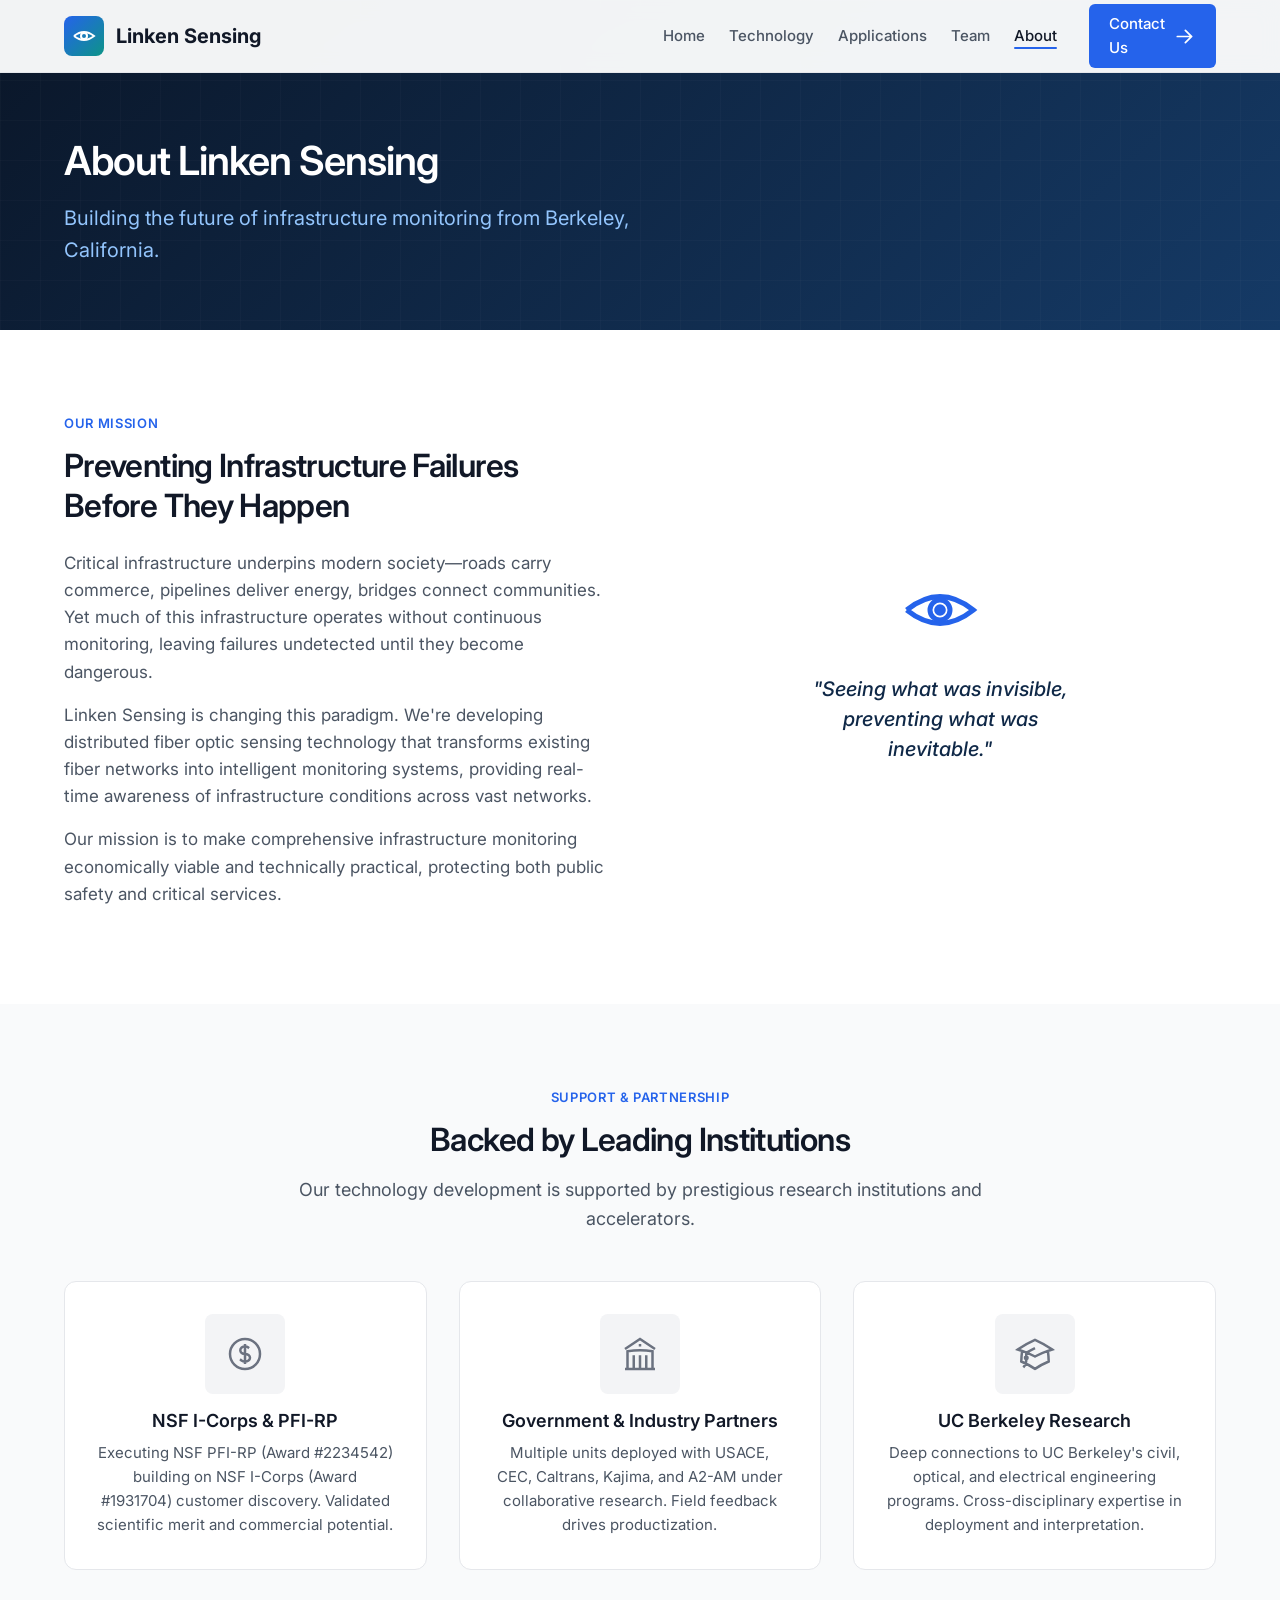
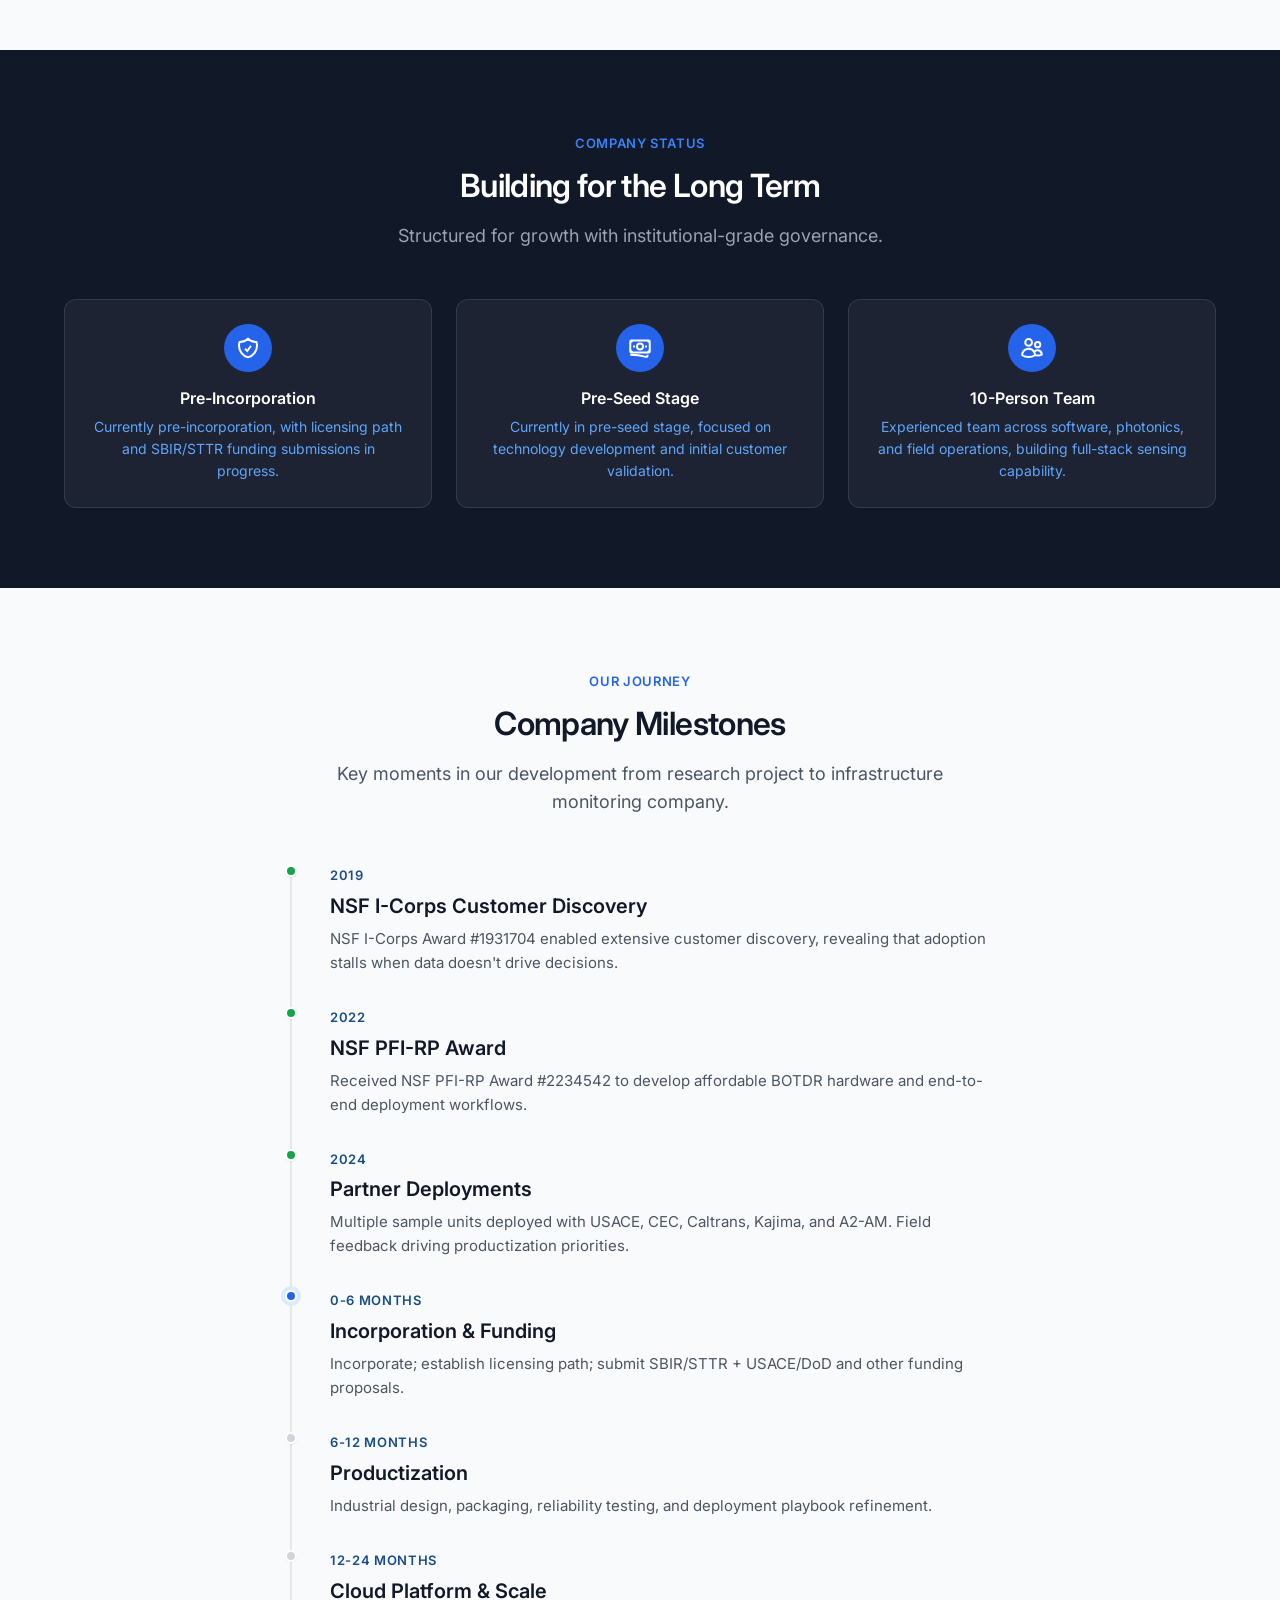
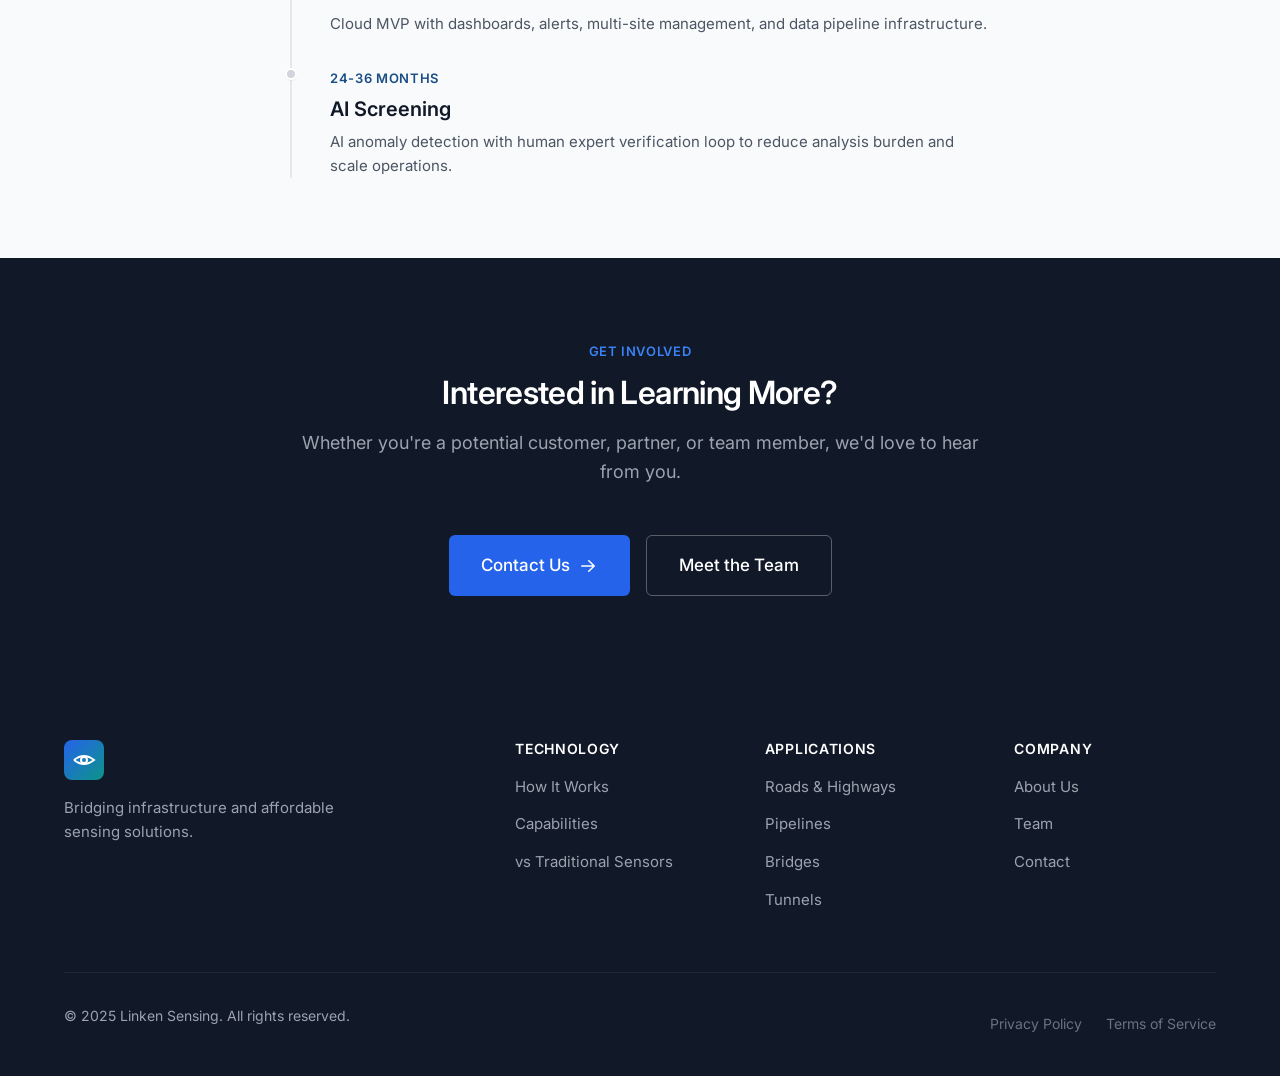
==== commit a2e761a6: "Rebrand from Structural Photonics to Linken Sensing - Update all references to Linken Sensing ("Link" ====
--- a/pages/about.html
+++ b/pages/about.html
@@ -3,8 +3,8 @@
 <head>
   <meta charset="UTF-8">
   <meta name="viewport" content="width=device-width, initial-scale=1.0">
-  <meta name="description" content="About Structural Photonics - our mission, Berkeley SkyDeck incubation, NSF funding, and company milestones in infrastructure monitoring innovation.">
-  <title>About | Structural Photonics</title>
+  <meta name="description" content="About Linken Sensing - our mission, Berkeley SkyDeck incubation, NSF funding, and company milestones in infrastructure monitoring innovation.">
+  <title>About | Linken Sensing</title>
 
   <link rel="preconnect" href="https://fonts.googleapis.com">
   <link rel="preconnect" href="https://fonts.gstatic.com" crossorigin>
@@ -149,7 +149,7 @@
               <circle cx="12" cy="12" r="3" />
             </svg>
           </div>
-          <span>Structural Photonics</span>
+          <span>Linken Sensing</span>
         </a>
 
         <button class="nav-toggle" id="navToggle" aria-label="Toggle navigation">
@@ -180,7 +180,7 @@
   <!-- Page Header -->
   <section class="page-header">
     <div class="container">
-      <h1>About Structural Photonics</h1>
+      <h1>About Linken Sensing</h1>
       <p>Building the future of infrastructure monitoring from Berkeley, California.</p>
     </div>
   </section>
@@ -196,7 +196,7 @@
             Critical infrastructure underpins modern society—roads carry commerce, pipelines deliver energy, bridges connect communities. Yet much of this infrastructure operates without continuous monitoring, leaving failures undetected until they become dangerous.
           </p>
           <p>
-            Structural Photonics is changing this paradigm. We're developing distributed fiber optic sensing technology that transforms existing fiber networks into intelligent monitoring systems, providing real-time awareness of infrastructure conditions across vast networks.
+            Linken Sensing is changing this paradigm. We're developing distributed fiber optic sensing technology that transforms existing fiber networks into intelligent monitoring systems, providing real-time awareness of infrastructure conditions across vast networks.
           </p>
           <p>
             Our mission is to make comprehensive infrastructure monitoring economically viable and technically practical, protecting both public safety and critical services.
@@ -229,21 +229,11 @@
         <div class="partner-card fade-in">
           <div class="partner-logo">
             <svg viewBox="0 0 24 24" fill="none" stroke="currentColor" stroke-width="1.5">
-              <path d="M4.26 10.147a60.436 60.436 0 00-.491 6.347A48.627 48.627 0 0112 20.904a48.627 48.627 0 018.232-4.41 60.46 60.46 0 00-.491-6.347m-15.482 0a50.57 50.57 0 00-2.658-.813A59.905 59.905 0 0112 3.493a59.902 59.902 0 0110.399 5.84c-.896.248-1.783.52-2.658.814m-15.482 0A50.697 50.697 0 0112 13.489a50.702 50.702 0 017.74-3.342M6.75 15a.75.75 0 100-1.5.75.75 0 000 1.5zm0 0v-3.675A55.378 55.378 0 0112 8.443m-7.007 11.55A5.981 5.981 0 006.75 15.75v-1.5"/>
-            </svg>
-          </div>
-          <h3>Berkeley SkyDeck</h3>
-          <p>Selected for UC Berkeley's premier startup accelerator, providing access to world-class mentorship, resources, and the Berkeley research ecosystem.</p>
-        </div>
-
-        <div class="partner-card fade-in">
-          <div class="partner-logo">
-            <svg viewBox="0 0 24 24" fill="none" stroke="currentColor" stroke-width="1.5">
               <path d="M12 6v12m-3-2.818l.879.659c1.171.879 3.07.879 4.242 0 1.172-.879 1.172-2.303 0-3.182C13.536 12.219 12.768 12 12 12c-.725 0-1.45-.22-2.003-.659-1.106-.879-1.106-2.303 0-3.182s2.9-.879 4.006 0l.415.33M21 12a9 9 0 11-18 0 9 9 0 0118 0z"/>
             </svg>
           </div>
-          <h3>NSF Funding</h3>
-          <p>Awarded National Science Foundation funding for distributed sensing research, validating the scientific merit and commercial potential of our approach.</p>
+          <h3>NSF I-Corps & PFI-RP</h3>
+          <p>Executing NSF PFI-RP (Award #2234542) building on NSF I-Corps (Award #1931704) customer discovery. Validated scientific merit and commercial potential.</p>
         </div>
 
         <div class="partner-card fade-in">
@@ -252,8 +242,18 @@
               <path d="M12 21v-8.25M15.75 21v-8.25M8.25 21v-8.25M3 9l9-6 9 6m-1.5 12V10.332A48.36 48.36 0 0012 9.75c-2.551 0-5.056.2-7.5.582V21M3 21h18M12 6.75h.008v.008H12V6.75z"/>
             </svg>
           </div>
+          <h3>Government & Industry Partners</h3>
+          <p>Multiple units deployed with USACE, CEC, Caltrans, Kajima, and A2-AM under collaborative research. Field feedback drives productization.</p>
+        </div>
+
+        <div class="partner-card fade-in">
+          <div class="partner-logo">
+            <svg viewBox="0 0 24 24" fill="none" stroke="currentColor" stroke-width="1.5">
+              <path d="M4.26 10.147a60.436 60.436 0 00-.491 6.347A48.627 48.627 0 0112 20.904a48.627 48.627 0 018.232-4.41 60.46 60.46 0 00-.491-6.347m-15.482 0a50.57 50.57 0 00-2.658-.813A59.905 59.905 0 0112 3.493a59.902 59.902 0 0110.399 5.84c-.896.248-1.783.52-2.658.814m-15.482 0A50.697 50.697 0 0112 13.489a50.702 50.702 0 017.74-3.342M6.75 15a.75.75 0 100-1.5.75.75 0 000 1.5zm0 0v-3.675A55.378 55.378 0 0112 8.443m-7.007 11.55A5.981 5.981 0 006.75 15.75v-1.5"/>
+            </svg>
+          </div>
           <h3>UC Berkeley Research</h3>
-          <p>Deep connections to UC Berkeley's engineering programs, with ongoing collaborative research in photonics and structural engineering.</p>
+          <p>Deep connections to UC Berkeley's civil, optical, and electrical engineering programs. Cross-disciplinary expertise in deployment and interpretation.</p>
         </div>
       </div>
     </div>
@@ -275,8 +275,8 @@
               <path d="M9 12.75L11.25 15 15 9.75m-3-7.036A11.959 11.959 0 013.598 6 11.99 11.99 0 003 9.749c0 5.592 3.824 10.29 9 11.623 5.176-1.332 9-6.03 9-11.622 0-1.31-.21-2.571-.598-3.751h-.152c-3.196 0-6.1-1.248-8.25-3.285z"/>
             </svg>
           </div>
-          <h4>Delaware C-Corp</h4>
-          <p>Incorporation pending as a Delaware C-Corporation, the standard structure for venture-backed technology companies.</p>
+          <h4>Pre-Incorporation</h4>
+          <p>Currently pre-incorporation, with licensing path and SBIR/STTR funding submissions in progress.</p>
         </div>
 
         <div class="status-card">
@@ -315,54 +315,63 @@
         <div class="timeline-item completed fade-in">
           <div class="timeline-marker"></div>
           <div class="timeline-content">
-            <div class="timeline-date">Q3 2024</div>
-            <h4>Research Origins</h4>
-            <p>Initial DFOS research begins at UC Berkeley, demonstrating feasibility of high-resolution distributed sensing for infrastructure applications.</p>
+            <div class="timeline-date">2019</div>
+            <h4>NSF I-Corps Customer Discovery</h4>
+            <p>NSF I-Corps Award #1931704 enabled extensive customer discovery, revealing that adoption stalls when data doesn't drive decisions.</p>
           </div>
         </div>
 
         <div class="timeline-item completed fade-in">
           <div class="timeline-marker"></div>
           <div class="timeline-content">
-            <div class="timeline-date">Q4 2024</div>
-            <h4>NSF Award</h4>
-            <p>Received National Science Foundation funding to advance distributed sensing research and develop prototype interrogator systems.</p>
+            <div class="timeline-date">2022</div>
+            <h4>NSF PFI-RP Award</h4>
+            <p>Received NSF PFI-RP Award #2234542 to develop affordable BOTDR hardware and end-to-end deployment workflows.</p>
           </div>
         </div>
 
         <div class="timeline-item completed fade-in">
           <div class="timeline-marker"></div>
           <div class="timeline-content">
-            <div class="timeline-date">Q1 2025</div>
-            <h4>Berkeley SkyDeck Selection</h4>
-            <p>Selected for Berkeley SkyDeck accelerator program, providing mentorship, resources, and connections to the venture ecosystem.</p>
+            <div class="timeline-date">2024</div>
+            <h4>Partner Deployments</h4>
+            <p>Multiple sample units deployed with USACE, CEC, Caltrans, Kajima, and A2-AM. Field feedback driving productization priorities.</p>
           </div>
         </div>
 
         <div class="timeline-item current fade-in">
           <div class="timeline-marker"></div>
           <div class="timeline-content">
-            <div class="timeline-date">Q1 2025</div>
-            <h4>Company Formation</h4>
-            <p>Structural Photonics incorporated as Delaware C-Corp. Team expanded to 10 members across three technical divisions.</p>
+            <div class="timeline-date">0-6 Months</div>
+            <h4>Incorporation & Funding</h4>
+            <p>Incorporate; establish licensing path; submit SBIR/STTR + USACE/DoD and other funding proposals.</p>
           </div>
         </div>
 
         <div class="timeline-item upcoming fade-in">
           <div class="timeline-marker"></div>
           <div class="timeline-content">
-            <div class="timeline-date">Q2 2025</div>
-            <h4>Pilot Deployments</h4>
-            <p>First pilot deployments with infrastructure operators, demonstrating real-world monitoring capabilities.</p>
+            <div class="timeline-date">6-12 Months</div>
+            <h4>Productization</h4>
+            <p>Industrial design, packaging, reliability testing, and deployment playbook refinement.</p>
           </div>
         </div>
 
         <div class="timeline-item upcoming fade-in">
           <div class="timeline-marker"></div>
           <div class="timeline-content">
-            <div class="timeline-date">Q3 2025</div>
-            <h4>Seed Funding</h4>
-            <p>Seed funding round to scale team and accelerate product development.</p>
+            <div class="timeline-date">12-24 Months</div>
+            <h4>Cloud Platform & Scale</h4>
+            <p>Cloud MVP with dashboards, alerts, multi-site management, and data pipeline infrastructure.</p>
+          </div>
+        </div>
+
+        <div class="timeline-item upcoming fade-in">
+          <div class="timeline-marker"></div>
+          <div class="timeline-content">
+            <div class="timeline-date">24-36 Months</div>
+            <h4>AI Screening</h4>
+            <p>AI anomaly detection with human expert verification loop to reduce analysis burden and scale operations.</p>
           </div>
         </div>
       </div>
@@ -404,9 +413,9 @@
                 <circle cx="12" cy="12" r="3" />
               </svg>
             </div>
-            <span>Structural Photonics</span>
+            <span>Linken Sensing</span>
           </a>
-          <p>Critical infrastructure monitoring through distributed fiber optic sensing.</p>
+          <p>Bridging infrastructure and affordable sensing solutions.</p>
         </div>
 
         <div>
@@ -439,7 +448,7 @@
       </div>
 
       <div class="footer-bottom">
-        <p>&copy; 2025 Structural Photonics, Inc. All rights reserved.</p>
+        <p>&copy; 2025 Linken Sensing. All rights reserved.</p>
         <div class="footer-legal">
           <a href="#">Privacy Policy</a>
           <a href="#">Terms of Service</a>
